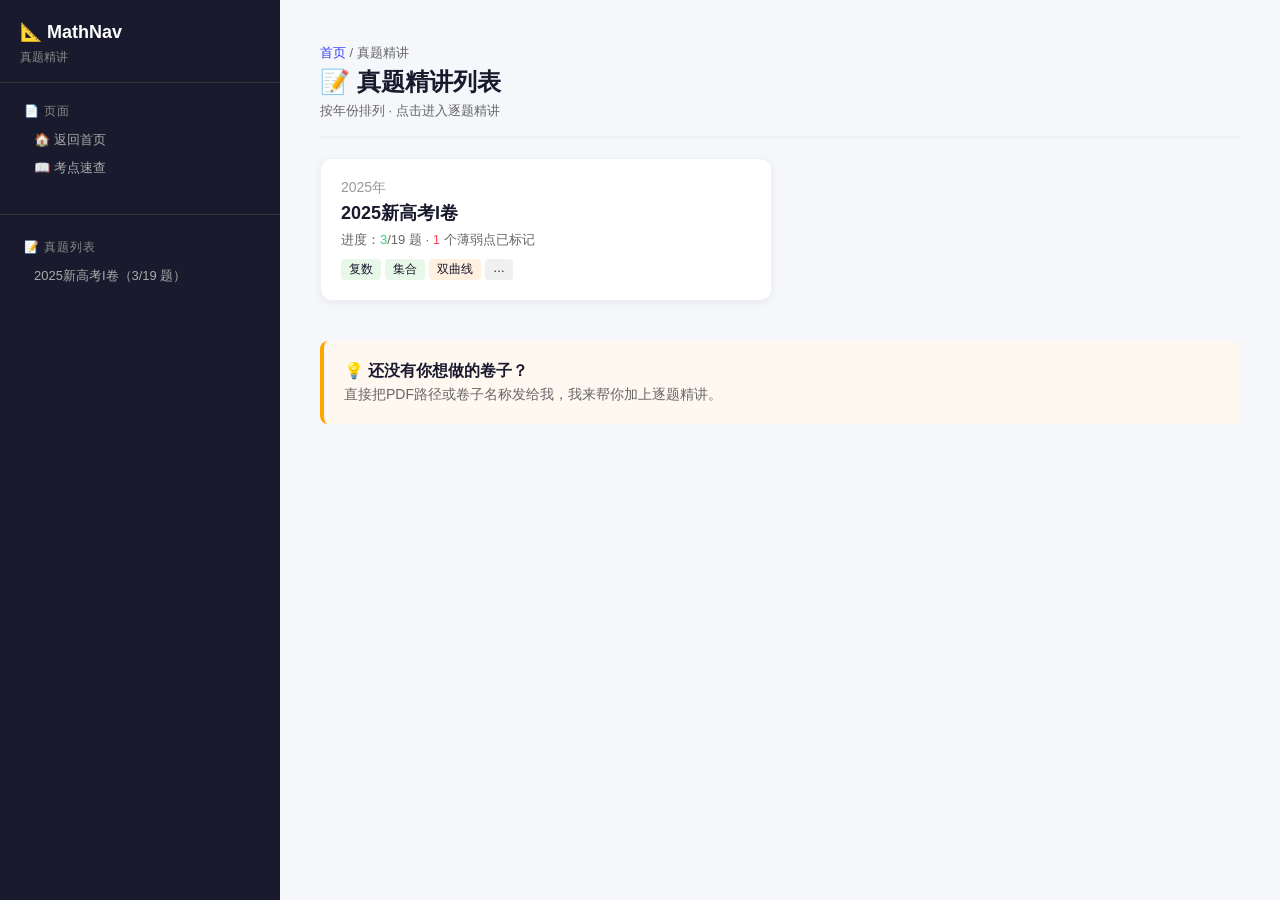
==== 真题精讲/index.html @ f9c44a1e "init: MathNav" ====
<!DOCTYPE html>
<html lang="zh-CN">
<head>
<meta charset="UTF-8">
<meta name="viewport" content="width=device-width, initial-scale=1.0">
<title>真题精讲 — MathNav</title>
<link rel="stylesheet" href="../assets/main.css">
</head>
<body>

<div class="sidebar">
  <div class="sidebar-header">
    <h1>📐 MathNav</h1>
    <div class="subtitle">真题精讲</div>
  </div>
  <div class="sidebar-content">
    <div class="nav-section">
      <div class="nav-title">📄 页面</div>
      <a href="../index.html">🏠 返回首页</a>
      <a href="../考点速查.html">📖 考点速查</a>
    </div>
    <div class="nav-section" style="margin-top:20px; border-top:1px solid #333; padding-top:16px;">
      <div class="nav-title">📝 真题列表</div>
      <a href="2025新高考I卷.html">2025新高考I卷（3/19 题）</a>
    </div>
  </div>
</div>

<div class="main">
  <div class="page-header">
    <div class="breadcrumb"><a href="../index.html">首页</a> / 真题精讲</div>
    <h1>📝 真题精讲列表</h1>
    <div class="stats">按年份排列 · 点击进入逐题精讲</div>
  </div>

  <div style="display:grid; grid-template-columns:repeat(auto-fill, minmax(300px, 1fr)); gap:16px;">
    <a href="2025新高考I卷.html" style="display:block; background:#fff; border-radius:12px; padding:20px; text-decoration:none; color:inherit; border:1px solid #eef1f5; box-shadow:0 2px 8px rgba(0,0,0,0.06); transition:all 0.3s;">
      <div style="font-size:14px; color:#999; margin-bottom:4px;">2025年</div>
      <div style="font-size:18px; font-weight:700;">2025新高考I卷</div>
      <div style="font-size:13px; color:#666; margin-top:6px;">
        进度：<span style="color:#2ed573;">3</span>/19 题 ·
        <span style="color:#ff4757;">1</span> 个薄弱点已标记
      </div>
      <div style="margin-top:10px; display:flex; gap:4px; flex-wrap:wrap;">
        <span style="background:#e8f8e8; font-size:12px; padding:2px 8px; border-radius:4px;">复数</span>
        <span style="background:#e8f8e8; font-size:12px; padding:2px 8px; border-radius:4px;">集合</span>
        <span style="background:#fff0e0; font-size:12px; padding:2px 8px; border-radius:4px;">双曲线</span>
        <span style="background:#f0f0f0; font-size:12px; padding:2px 8px; border-radius:4px;">…</span>
      </div>
    </a>
  </div>

  <div style="margin-top:40px; padding:20px; background:#fff8f0; border-radius:8px; border-left:4px solid #ffa502;">
    <b>💡 还没有你想做的卷子？</b>
    <p style="font-size:14px; color:#666; margin-top:4px;">直接把PDF路径或卷子名称发给我，我来帮你加上逐题精讲。</p>
  </div>
</div>

</body>
</html>
---- assets/main.css ----
/* ========================================
   MathNav - 全局样式
   ======================================== */

:root {
  --bg: #f5f7fa;
  --card-bg: #fff;
  --text: #1a1a2e;
  --text-light: #666;
  --accent: #3742fa;
  --accent-light: #eef1ff;
  --danger: #ff4757;
  --warning: #ffa502;
  --success: #2ed573;
  --border: #eef1f5;
  --sidebar-bg: #1a1a2e;
  --sidebar-text: #eee;
  --shadow: 0 2px 8px rgba(0,0,0,0.06);
  --radius: 12px;
}

* { margin: 0; padding: 0; box-sizing: border-box; }

html { scroll-behavior: smooth; }

body {
  font-family: -apple-system, "PingFang SC", "Microsoft YaHei", "Noto Sans SC", sans-serif;
  background: var(--bg);
  color: var(--text);
  display: flex;
  min-height: 100vh;
}

/* ===== 侧边栏 ===== */
.sidebar {
  width: 280px;
  background: var(--sidebar-bg);
  color: var(--sidebar-text);
  position: fixed;
  top: 0; left: 0; bottom: 0;
  overflow-y: auto;
  z-index: 100;
  display: flex;
  flex-direction: column;
}
.sidebar::-webkit-scrollbar { width: 4px; }
.sidebar::-webkit-scrollbar-thumb { background: #444; border-radius: 2px; }

.sidebar-header {
  padding: 20px 20px 16px;
  border-bottom: 1px solid #333;
  flex-shrink: 0;
}
.sidebar-header h1 {
  font-size: 18px;
  color: #fff;
  line-height: 1.4;
}
.sidebar-header .subtitle {
  font-size: 12px;
  color: #888;
  margin-top: 4px;
}

.sidebar-content { flex: 1; overflow-y: auto; padding: 0 0 40px; }

/* 薄弱区 */
.weakness-section {
  margin: 12px 16px;
  padding: 12px;
  background: #2d1b1b;
  border-radius: 8px;
  border-left: 3px solid var(--danger);
}
.weakness-section h2 {
  font-size: 12px;
  color: #ff6b81;
  text-transform: uppercase;
  letter-spacing: 1px;
  margin-bottom: 8px;
}
.weakness-item {
  display: flex;
  align-items: center;
  gap: 6px;
  padding: 6px 8px;
  color: #ffa502;
  text-decoration: none;
  font-size: 13px;
  border-radius: 4px;
  cursor: pointer;
  transition: background 0.2s;
  border: none;
  background: none;
  width: 100%;
  text-align: left;
}
.weakness-item:hover { background: #3d2222; }
.weakness-item .tag {
  display: inline-block;
  background: var(--danger);
  color: #fff;
  font-size: 10px;
  padding: 1px 6px;
  border-radius: 3px;
  flex-shrink: 0;
}

/* 目录导航 */
.nav-section { padding: 12px 16px; }
.nav-section .nav-title {
  padding: 8px 8px 6px;
  font-size: 12px;
  color: #888;
  text-transform: uppercase;
  letter-spacing: 1px;
}
.nav-section a {
  display: block;
  padding: 5px 8px 5px 16px;
  color: #aaa;
  text-decoration: none;
  font-size: 13px;
  border-radius: 4px;
  transition: all 0.2s;
  border-left: 2px solid transparent;
}
.nav-section a:hover {
  color: #fff;
  background: #2a2a4a;
}
.nav-section a.weak {
  color: #ffa502;
  border-left-color: #ffa502;
  font-weight: 600;
}
.nav-section a.weak::before { content: "⚠️ "; }

/* ===== 主内容 ===== */
.main {
  margin-left: 280px;
  flex: 1;
  padding: 24px 40px 80px;
  min-width: 0;
}

/* 搜索框 */
.search-box {
  position: sticky;
  top: 0;
  background: var(--bg);
  padding: 0 0 16px;
  z-index: 50;
}
.search-box input {
  width: 100%;
  padding: 12px 16px;
  border: 2px solid #ddd;
  border-radius: 10px;
  font-size: 15px;
  outline: none;
  transition: border 0.3s;
  background: #fff;
}
.search-box input:focus { border-color: var(--accent); }

/* ===== 模块卡片 ===== */
.module {
  background: var(--card-bg);
  border-radius: var(--radius);
  margin-bottom: 16px;
  box-shadow: var(--shadow);
  overflow: hidden;
  border: 1px solid var(--border);
  transition: box-shadow 0.3s;
}
.module:hover { box-shadow: 0 4px 16px rgba(0,0,0,0.1); }

.module-header {
  padding: 16px 20px;
  cursor: pointer;
  user-select: none;
  display: flex;
  justify-content: space-between;
  align-items: center;
  font-size: 17px;
  font-weight: 700;
  background: #f8f9fb;
  transition: background 0.2s;
}
.module-header:hover { background: #eef1f5; }
.module-header .arrow {
  transition: transform 0.3s;
  font-size: 14px;
  color: #999;
  flex-shrink: 0;
}
.module-header .arrow.open { transform: rotate(180deg); }
.module-header .badge {
  font-weight: 400;
  font-size: 12px;
  color: var(--danger);
  margin-left: 8px;
}

.module-body { padding: 4px 0; }
.module-body.hidden { display: none; }

/* ===== 子标题 ===== */
.sub-header {
  padding: 12px 20px 4px 28px;
  font-size: 14px;
  font-weight: 600;
  color: var(--accent);
  border-bottom: 1px dashed var(--border);
  margin-top: 4px;
}

/* ===== 知识点条目 ===== */
.topic {
  padding: 7px 20px 7px 32px;
  font-size: 14px;
  line-height: 1.7;
  transition: background 0.2s;
  display: flex;
  align-items: baseline;
  gap: 8px;
}
.topic:hover { background: #f8f9ff; }
.topic .checkbox {
  flex-shrink: 0;
  width: 18px; height: 18px;
  border: 2px solid #ccc;
  border-radius: 4px;
  cursor: pointer;
  display: inline-flex;
  align-items: center;
  justify-content: center;
  font-size: 12px;
  color: #fff;
  transition: all 0.2s;
}
.topic .checkbox.checked { background: var(--success); border-color: var(--success); }
.topic .checkbox.checked::after { content: "✓"; }
.topic .text { flex: 1; }
.topic .weak-badge {
  flex-shrink: 0;
  background: var(--danger);
  color: #fff;
  font-size: 11px;
  padding: 1px 10px;
  border-radius: 10px;
  cursor: pointer;
  transition: background 0.2s;
  border: none;
}
.topic .weak-badge:hover { background: #c0392b; }

/* ===== 薄弱知识点详情弹窗 ===== */
.weakness-detail {
  background: #fff8f0;
  border-left: 4px solid var(--warning);
  margin: 4px 20px 12px 32px;
  padding: 16px 20px;
  border-radius: 0 8px 8px 0;
  font-size: 14px;
  line-height: 1.8;
  display: none;
}
.weakness-detail.open { display: block; }
.weakness-detail .close-btn {
  float: right;
  background: none;
  border: none;
  font-size: 20px;
  cursor: pointer;
  color: #999;
  padding: 0 4px;
  line-height: 1;
}
.weakness-detail .close-btn:hover { color: #333; }

.weakness-detail h3 {
  font-size: 15px;
  margin-bottom: 8px;
  color: #c0392b;
}

.weakness-detail .info-box {
  background: #fff;
  border: 1px solid #ffe0b2;
  border-radius: 8px;
  padding: 12px 16px;
  margin: 8px 0;
}

.weakness-detail table {
  width: 100%;
  border-collapse: collapse;
  margin: 10px 0;
  font-size: 14px;
}
.weakness-detail th,
.weakness-detail td {
  padding: 8px 12px;
  border: 1px solid #e0d5c8;
  text-align: center;
}
.weakness-detail th { background: #fff0e0; font-weight: 600; }

.weakness-detail .formula-em {
  font-family: "Times New Roman", "KaTeX_Main", serif;
  font-size: 16px;
  font-weight: 700;
}

.weakness-detail ul { margin: 4px 0 4px 20px; }
.weakness-detail li { margin-bottom: 2px; }
.weakness-detail .source-link {
  margin-top: 10px;
  font-size: 13px;
}
.weakness-detail .source-link a { color: var(--accent); }
.weakness-detail .tip { color: var(--text-light); font-size: 13px; }

/* ===== 搜索高亮 ===== */
mark.highlight {
  background: #ffeaa7;
  padding: 0 2px;
  border-radius: 2px;
}
.search-hidden { display: none !important; }

/* ===== 首页专用 ===== */
.hero {
  text-align: center;
  padding: 60px 20px 40px;
}
.hero h1 { font-size: 32px; margin-bottom: 12px; }
.hero p { color: var(--text-light); font-size: 16px; max-width: 500px; margin: 0 auto; line-height: 1.6; }

.card-grid {
  display: grid;
  grid-template-columns: repeat(auto-fill, minmax(280px, 1fr));
  gap: 16px;
  max-width: 900px;
  margin: 0 auto;
}
.card-grid a {
  display: block;
  background: var(--card-bg);
  border-radius: var(--radius);
  padding: 24px;
  text-decoration: none;
  color: var(--text);
  border: 1px solid var(--border);
  box-shadow: var(--shadow);
  transition: all 0.3s;
}
.card-grid a:hover {
  transform: translateY(-3px);
  box-shadow: 0 8px 24px rgba(0,0,0,0.12);
  border-color: var(--accent);
}
.card-grid .card-icon { font-size: 28px; margin-bottom: 8px; }
.card-grid .card-title { font-size: 18px; font-weight: 700; }
.card-grid .card-desc { font-size: 13px; color: var(--text-light); margin-top: 4px; }

/* ===== 页面标题 ===== */
.page-header {
  padding: 20px 0 16px;
  border-bottom: 2px solid var(--border);
  margin-bottom: 20px;
}
.page-header h1 { font-size: 24px; }
.page-header .breadcrumb {
  font-size: 13px;
  color: var(--text-light);
  margin-bottom: 4px;
}
.page-header .breadcrumb a { color: var(--accent); text-decoration: none; }
.page-header .stats { font-size: 13px; color: var(--text-light); margin-top: 4px; }

/* ===== KaTeX 修正 ===== */
.katex { font-size: 1.1em !important; }
.katex-display { margin: 0.5em 0 !important; }

/* ===== 响应式 ===== */
@media (max-width: 768px) {
  .sidebar { display: none; }
  .main { margin-left: 0; padding: 16px; }
  .hero { padding: 40px 16px 24px; }
  .hero h1 { font-size: 24px; }
  .card-grid { grid-template-columns: 1fr; }
}
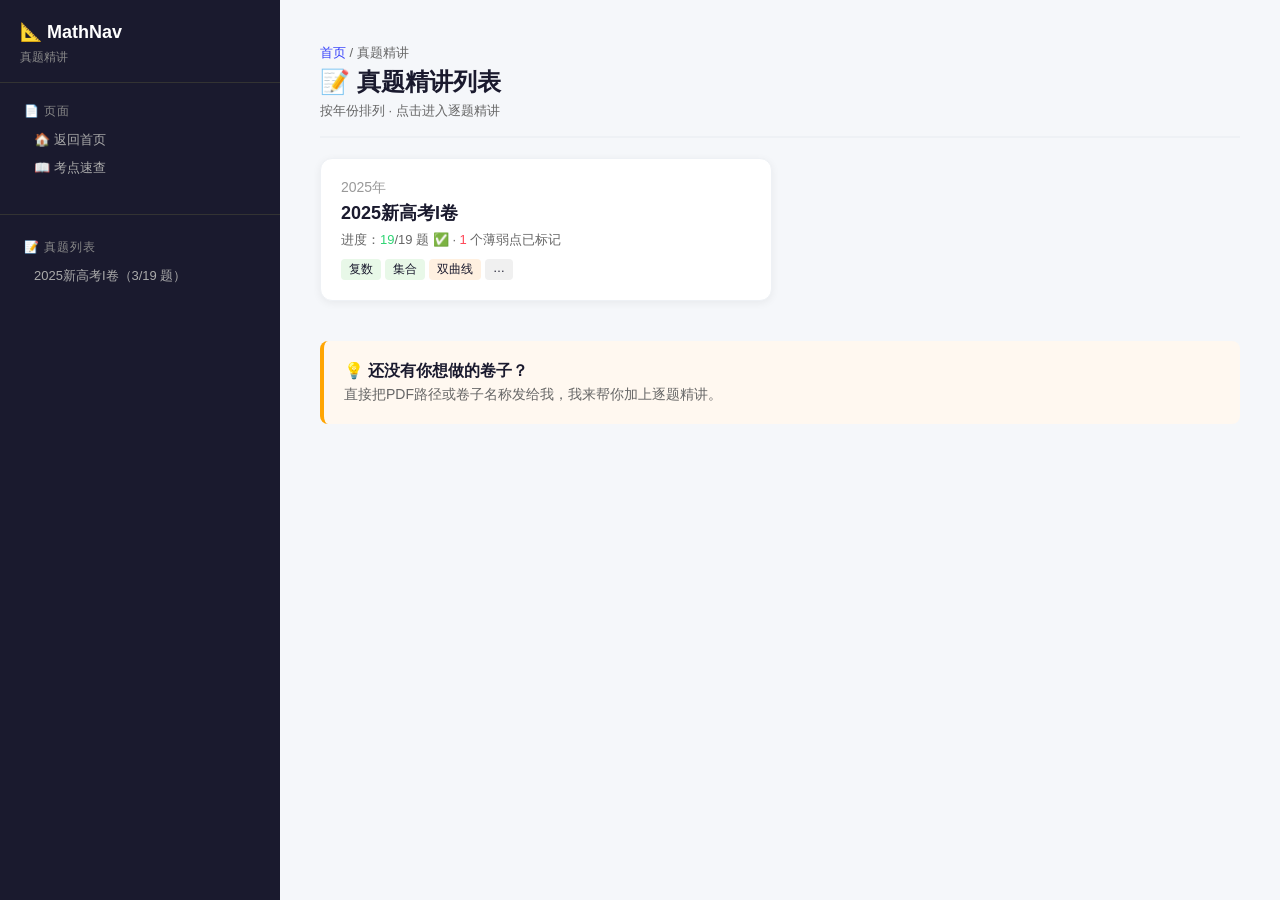
==== commit 400c5d55: "完成2025新高考I卷全部19题精讲" ====
--- a/真题精讲/index.html
+++ b/真题精讲/index.html
@@ -38,7 +38,7 @@
       <div style="font-size:14px; color:#999; margin-bottom:4px;">2025年</div>
       <div style="font-size:18px; font-weight:700;">2025新高考I卷</div>
       <div style="font-size:13px; color:#666; margin-top:6px;">
-        进度：<span style="color:#2ed573;">3</span>/19 题 ·
+        进度：<span style="color:#2ed573;">19</span>/19 题 ✅ ·
         <span style="color:#ff4757;">1</span> 个薄弱点已标记
       </div>
       <div style="margin-top:10px; display:flex; gap:4px; flex-wrap:wrap;">
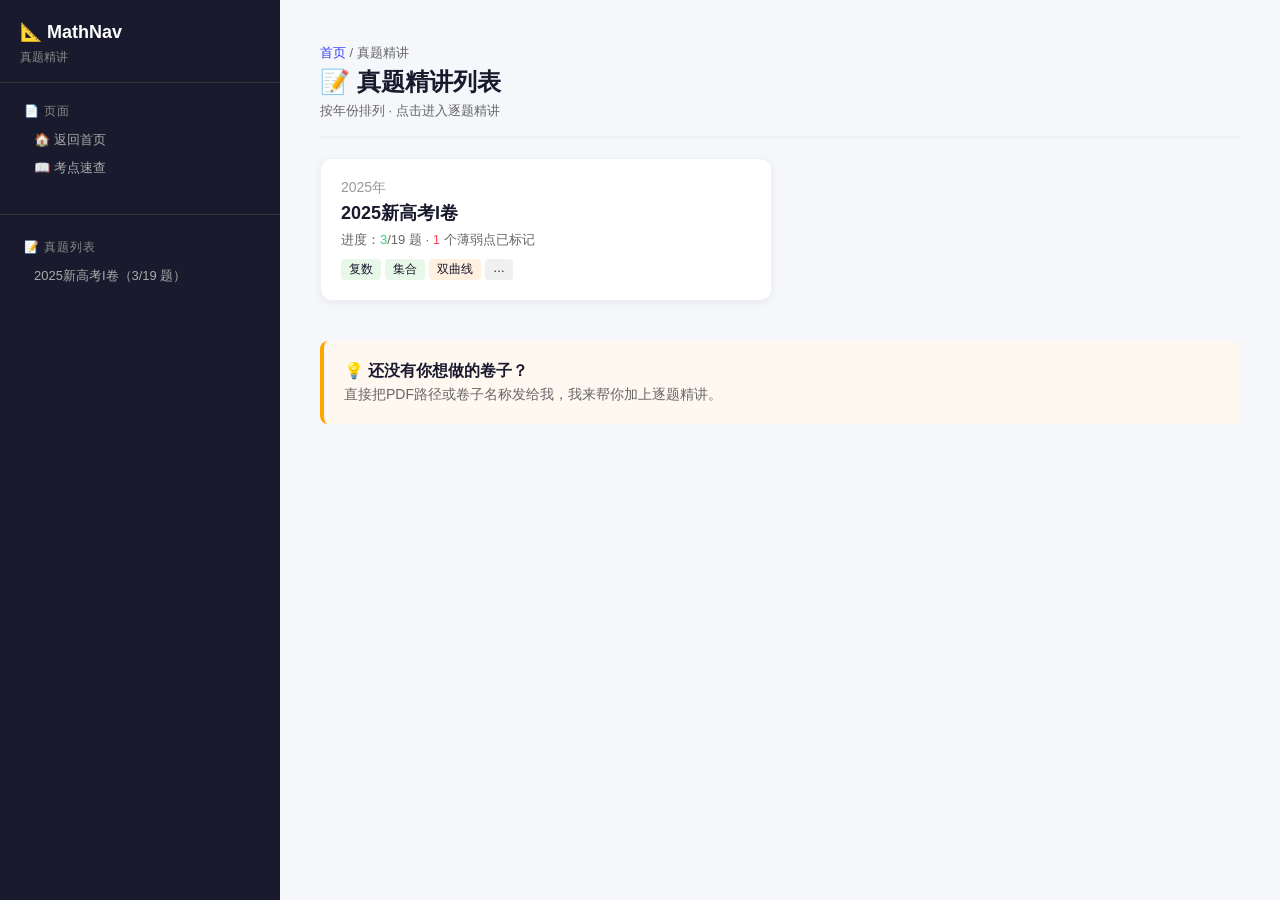
==== commit 5f85a9a8: "更新README和真题列表" ====
--- a/真题精讲/index.html
+++ b/真题精讲/index.html
@@ -38,7 +38,7 @@
       <div style="font-size:14px; color:#999; margin-bottom:4px;">2025年</div>
       <div style="font-size:18px; font-weight:700;">2025新高考I卷</div>
       <div style="font-size:13px; color:#666; margin-top:6px;">
-        进度：<span style="color:#2ed573;">19</span>/19 题 ✅ ·
+        进度：<span style="color:#2ed573;">3</span>/19 题 ·
         <span style="color:#ff4757;">1</span> 个薄弱点已标记
       </div>
       <div style="margin-top:10px; display:flex; gap:4px; flex-wrap:wrap;">
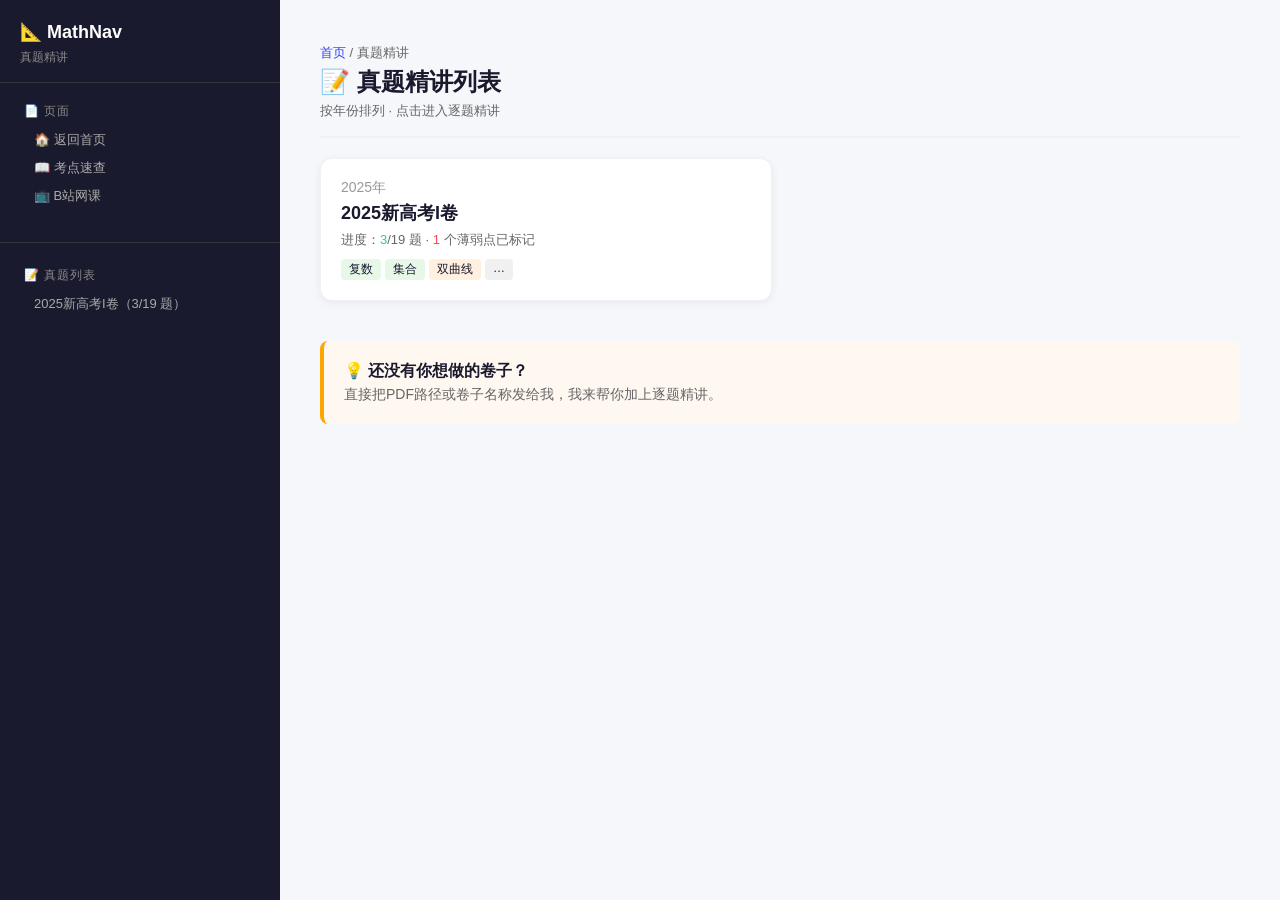
==== commit 4f29091f: "新增B站网课学习计划页面 + 首页/考点/真题页导航入口" ====
--- a/真题精讲/index.html
+++ b/真题精讲/index.html
@@ -18,6 +18,7 @@
       <div class="nav-title">📄 页面</div>
       <a href="../index.html">🏠 返回首页</a>
       <a href="../考点速查.html">📖 考点速查</a>
+      <a href="../B站网课.html">📺 B站网课</a>
     </div>
     <div class="nav-section" style="margin-top:20px; border-top:1px solid #333; padding-top:16px;">
       <div class="nav-title">📝 真题列表</div>
